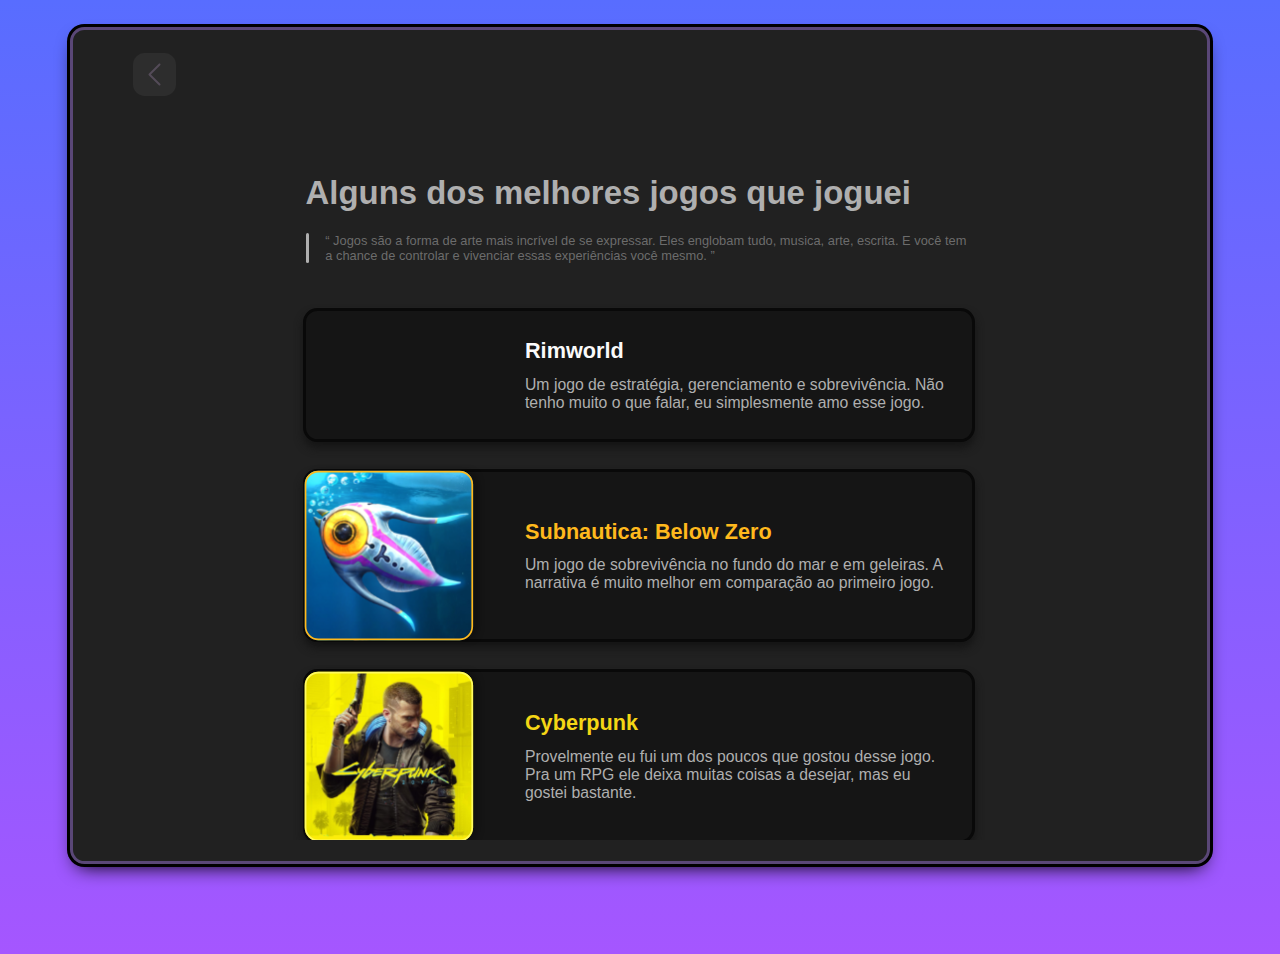
==== jogos.html @ a389d52a "Rippa implementado" ====
<!DOCTYPE html>
<html lang="pt-BR">
<head>
    <meta charset="UTF-8">
    <meta http-equiv="X-UA-Compatible" content="IE=edge">
    <meta name="viewport" content="width=device-width, initial-scale=1.0">
    <title>Bem vindo! - Vinicius Santana</title>

    <link rel="shortcut icon" href="img/favicon.png" type="image/">

    <link rel="stylesheet" href="css/style.css">
    <link rel="stylesheet" href="css/tittle-bar.css">
    <link rel="stylesheet" href="css/content-jogos.css">
    <link rel="stylesheet" href="css/mobile.css">
</head>

<body>
    <!-- TITTLE BAR -->
    <main class="window"> 
        <header class="tittle-bar">
            <nav class="flex hide">
                <div class="window-button" id="close"></div>
                <div class="window-button" id="minimize"></div>
                <div class="window-button" id="maximize"></div>
            </nav>

            <nav class="menu">
                <a href="index.html">
                    <img src="img/restore.svg" alt="">
                </a>

                <a href="index.html" class="hide">
                    <img src="img/home.svg" alt="" id="home">
                </a>

                <a href="jogos.html" class="hide">
                    <img src="img/jogos-blue.svg" alt="" id="jogos">
                </a>
            </nav>
        </header>
        <!--FIM TITTLE BAR-->

        <section class="container">
            <section id="h1-container">
                <h1 class="transition"> Alguns dos melhores jogos que joguei </h1>
            </section>

            <section id="q-container">
                <div id="quotebar"></div>

                <q cite="Rafael Lange"  class="transition">
                    Jogos são a forma de arte mais incrível de se expressar. Eles englobam tudo, musica, arte, escrita. E você tem a chance de controlar e vivenciar essas experiências você mesmo.
                </q>
            </section>

            <section class="rimworld transition">
                <img src="img/rimworld.svg" alt="" id="img-rimworld">

                <article id="text-container">
                    <h2 id="h2-rimworld"> Rimworld </h2>

                    <p id="p-rimworld">
                        Um jogo de estratégia, gerenciamento e sobrevivência. Não tenho muito o que falar, eu simplesmente amo esse jogo.
                    </p>
                </article>
            </section>

            <section class="subnautica">
                <img src="img/subnautica.svg" alt="" id="img-subnautica">

                <article id="text-container">
                    <h2 id="h2-subnautica"> Subnautica: Below Zero </h2>

                    <p id="p-subnautica">Um jogo de sobrevivência no fundo do mar e em geleiras. A narrativa é muito melhor em comparação ao primeiro jogo. </p>
                </article>
            </section>

            <section class="cyberpunk">
                <img src="img/cyberpunk.svg" alt="" id="img-cyberpunk">

                <article id="text-container">
                    <h2 id="h2-cyberpunk"> Cyberpunk</h2>

                    <p id="p-cyberpunk">
                        Provelmente eu fui um dos poucos que gostou desse jogo. Pra um RPG ele deixa muitas coisas a desejar, mas eu gostei bastante.
                    </p>
                </article>
            </section>

            <section class="ts4">
                <img src="img/ts4.svg" alt="" id="img-ts4">

                <article id="text-container">
                    <h2 id="h2-ts4"> The Sims 3 & 4 </h2>

                    <p id="p-ts4">Um dos primeiros jogos que eu joguei. Gosto principalmente do modo construção e criar famílias anormais.</p>
                </article>
            </section>

            <section class="gta">
                <img src="img/gta.svg" alt="" id="img-gta">

                <article id="text-container">
                    <h2 id="h2-gta"> GTA Online </h2>

                    <p id="p-gta">Outro jogo que fez parte da minha infância, começei a jogar a 8 anos atrás, e continuo gostando.</p>
                </article>
            </section>
        </section>
    </div>
</body>
</html>
---- css/style.css ----
* {

    padding: 0px;
    margin: 0px;
    text-decoration: none;

    background-position: center;
    background-repeat: no-repeat;
    background-size: cover;

}
::-webkit-scrollbar {

    width: 6px;
    background: rgb(21, 21, 21);
    border-radius: 99vh;

} ::-webkit-scrollbar-track {

    background: transparent;

} ::-webkit-scrollbar-thumb {

    background: #AFAFAF;
    border-radius: 99vh;

}

/* Global settings */
.flex {

    display: flex;

}
.hide {

    display: none;

}



body{

    background-image: linear-gradient(360deg, #a556ff, #586DFF);
    background-repeat: no-repeat;
    color: #AFAFAF;
    font-family: 'Ubuntu', 'Microsoft YaHei UI', 'Gill Sans MT', 'Arial';
    font-size: 3vh;
    font-weight: bolder;
    display: flex;
    justify-content: center;
    width: 100%;
    height: 100vh;
    padding: 3vh 0; /* talvez tenha que alterar para "3vh 0" */
    overflow: hidden;
    
}
/* MAIN WINDOW */
main {

    width: 89%;
    height: 93vh;
    position: relative;
    display: flex;
    
    border-radius: 1.6vh;
    border-image: url(subnautica.svg);
    box-shadow: 0 0 0 3px black;

    background: #212121;

} .window:before {
    
    pointer-events: none;
    content: "";
    margin: auto;
    position: absolute;
    left: 0px;
    right: 0px;
    z-index: -1;
    width: 100%;
    height: 93vh;

    border-radius: 1.6vh;
    box-shadow: 0px 9px 19px -6px black;

} .window::before {

    pointer-events: none;
    content: "";
    margin: auto;
    position: absolute;
    top: 0px;
    left: 0px;
    right: 0px;
    z-index: 1;
    width: calc(100% - 6px);
    height: calc(93vh - 6px);

    border-radius: 1.6vh;
    border: solid 3px #b183fa66;

}
#content-container {

    width: calc(100% - 333px); /* 333px da side-bar */
    height: 93vh;
    position: absolute;
    right: 0px;

} /* --MAIN WINDOW-- */
---- css/tittle-bar.css ----
/* TITTLE-BAR */
header{
    
    height: 11.3vh;
    background: transparent;
    display: flex;
    align-items: center;

    border-radius: 0px 1.6vh 0px 0px;

}
.menu {

    width: 89%;
    margin: auto;
    position: absolute;
    left: 0;
    right: 0;

}
.menu > a > img {

    background: #afafaf16;

    border-radius: 1.3vh;

    transition: 0.16s;
    transition-timing-function: ease-in-out;

} .menu > a > img:hover {

    background: #A789E933;

    transition: 0.3s;
    transition-timing-function: ease-in-out;

}
#home {

    width: 3.3vh;
    margin-right: 23px;
    display: none;

    border-radius: 0px;

    background: none;

}
#jogos {

    width: 4.3vh;
    display: none;

    border-radius: 0px;

    background: none;

}
---- css/content-jogos.css ----
.container {

    width: calc(100% - 3px);
    height: 79vh;
    margin-top: 11.3vh;
    font-size:calc(9px + 0.53vw);
    font-weight: lighter;
    overflow: auto;

}
#h1-container {

    width: 66%;
    min-width: 299px;
    max-width: 666px;
    margin: auto;
    margin-bottom: 2.33vh;

}
h1 {

    font-size: calc(9px + 2.66vh);
    margin-top: 5vh;

}
#q-container {

    width: 66%;
    min-width: 299px;
    max-width: 666px;
    margin: auto;
    margin-bottom: 4.99vh;
    display: flex;

}
#quotebar {

    width: 6px;
    height: auto;
    margin-right: 16px;
    border-radius: 100vh;

    background-color: #afafaf;

}
q {

    font-size: calc(9px + 0.43vh);

    color: #AFAFAF89;

}
.subnautica, .ts4, .gta, .rimworld, .cyberpunk {

    width: 66%;
    min-width: 366px;
    max-width: 666px;
    height: auto;
    max-height: 18.66vh;
    margin: auto;
    margin-bottom: 3vh;
    display: flex;
    align-items: center;
    
    background: rgb(21, 21, 21);
    border-radius: 1.6vh;
    border: solid 3px rgb(09, 09, 09);
    box-shadow: 0px 6px 9px  rgb(21, 21, 21);

}
#img-subnautica, #img-ts4, #img-gta, #img-rimworld, #img-cyberpunk {

    width: 66vw;
    max-width: 20.3vh;
    margin: 0;
    margin-left: -3px;
    margin-right: 3vh;
    float: left;

}
#text-container {

    background: none;
    padding: 3vh;
    padding-left: 1vw;

}
#h2-subnautica {

    color: #FFB91D;
    margin-bottom: 1.33vh;
    font-size:calc(9px + 0.99vw);

}
#h2-ts4 {

    color: #3E9231;
    margin-bottom: 1.33vh;
    font-size:calc(9px + 0.99vw);

}
#h2-gta {

    color: #3E9231;
    margin-bottom: 1.33vh;
    font-size:calc(9px + 0.99vw);

}
#h2-rimworld {

    color: #FAFAFA;
    margin-bottom: 1.33vh;
    font-size:calc(9px + 0.99vw);

}
#h2-cyberpunk {

    color: #F4D615;
    margin-bottom: 1.33vh;
    font-size:calc(9px + 0.99vw)

}
#p-subnautica,  #p-ts4, #p-gta, #p-rimworld, #p-cyberpunk{

    float: right;
}
.social {

    width: 4.3vh;
    border-radius: 100%;
    margin: 1.3vh;
    transition-duration: 0.3s;

} .social:hover {

    scale: 1.1;

}
.transition {

    transition-duration: 1.3s;

}
---- css/mobile.css ----
@media screen and (max-width: 866px) {

    /* MAIN */
    #nome {
        font-size: calc(9px + 4.33vw);
    }
    /* Top menu */
    .menu {

        display: flex;
        align-items: center;

    }
    #jogos {

        display: unset;

    }

    #content-container {
        
        width: 66%;
        position: relative;
        margin: auto;

    }

    /* Side Bar */
    aside {

        display: none;

    }
    /* Side Bar */
    #mobile-footer {

        display: unset;
        position: absolute;
        left: 0;
        right: 0;
        bottom: 0;
        
        font-size: 1.66vh;
        font-weight: lighter;
        text-align: center;

    }
    #social-container {

        width: 100%;
        height: auto;
        padding: 1.6vh;

    }
    .social {

        width: 3.3vh;
        margin-right: 1.6vh;
        transition-duration: 0.3s;
    
    } .social:hover {
    
        scale: 1.1;
    
    }

    /* JOGOS */
    #h1-container {

        margin-bottom: 4.33vh;

    }
    #q-container {

        margin-bottom: 9vh;

    }
    .subnautica, .ts4, .gta, .rimworld, .cyberpunk {

        width: 83%;
        min-width: 0;
        max-width: 383px;
        max-height: none;
        margin: auto;
        margin-bottom: 6vh;
        display: block;

        text-align: center;
    
    }
    #img-subnautica, #img-ts4, #img-gta, #img-rimworld, #img-cyberpunk {
    
        width: 109.2%;
        max-width: none;
        margin: auto;
        margin-top: -4vh;
        margin-left: -6px;
        margin-right: none;
        float: none;
    
    }
    #h2-subnautica, #h2-ts4, #h2-gta, #h2-rimworld, #h2-cyberpunk {

        font-size:calc(9px + 2.33vw);

    }
    #text-container {

        padding: 1vh;

    }
    #p-subnautica, #p-ts4, #p-gta, #p-rimworld, #p-cyberpunk{

        display: none;
        
    }

}
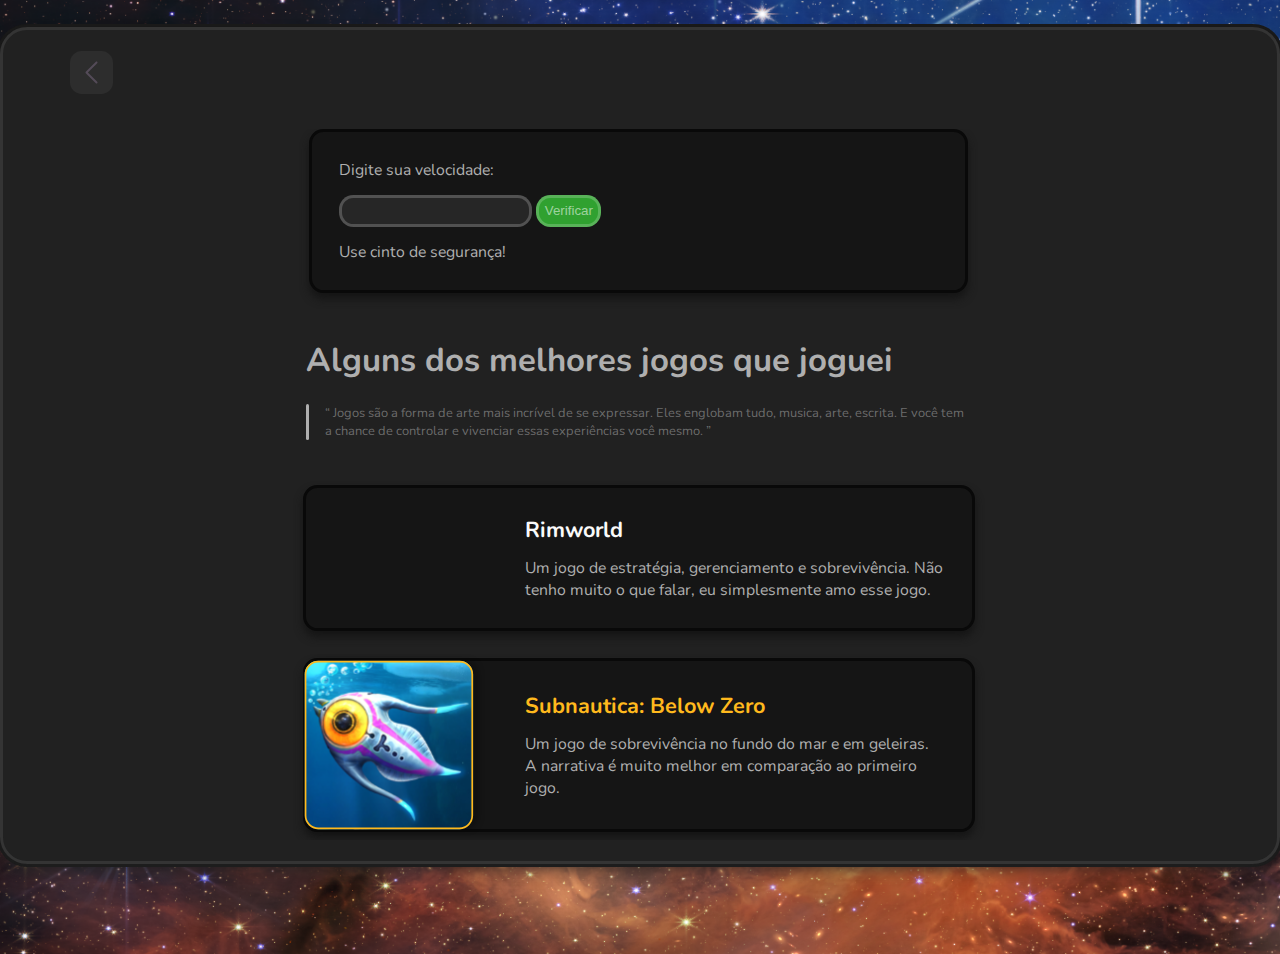
==== commit d915bf15: "ajustes" ====
--- a/jogos.html
+++ b/jogos.html
@@ -6,6 +6,10 @@
     <meta http-equiv="X-UA-Compatible" content="IE=edge">
     <meta name="viewport" content="width=device-width, initial-scale=1.0">
     <title>Bem vindo! - Vinicius Santana</title>
+
+    <link rel="preconnect" href="https://fonts.googleapis.com">
+    <link rel="preconnect" href="https://fonts.gstatic.com" crossorigin>
+    <link href="https://fonts.googleapis.com/css2?family=Nunito:wght@300;400;500;700&display=swap" rel="stylesheet">
 
     <link rel="shortcut icon" href="img/favicon.png" type="image/">
 
@@ -42,6 +46,15 @@
         <!--FIM TITTLE BAR-->
 
         <section class="container">
+            
+            <section id="input-container">
+                Digite sua velocidade:</p>
+                <input id="" type="number" name="input-velocidade">
+                <input id="input-somar" type="button" value="Verificar" name="input-verificar" onclick="calcular()">
+                <p id="p-velocidade"></p>
+                <p>Use cinto de segurança!</p>
+            </section>
+
             <section id="h1-container">
                 <h1 class="transition"> Alguns dos melhores jogos que joguei </h1>
             </section>
@@ -109,5 +122,7 @@
             </section>
         </section>
     </div>
+
+    <script src="/script/jogos.js"></script>
 </body>
 </html>--- a/css/style.css
+++ b/css/style.css
@@ -22,12 +22,17 @@
 
 } ::-webkit-scrollbar-thumb {
 
-    background: #AFAFAF;
+    background: #AFAFAF66;
     border-radius: 99vh;
 
 }
 
 /* Global settings */
+.transition {
+
+    transition-duration: 1.3s;
+
+}
 .flex {
 
     display: flex;
@@ -43,10 +48,10 @@
 
 body{
 
-    background-image: linear-gradient(360deg, #a556ff, #586DFF);
+    background-image: url(../img/webbed.png);
     background-repeat: no-repeat;
     color: #AFAFAF;
-    font-family: 'Ubuntu', 'Microsoft YaHei UI', 'Gill Sans MT', 'Arial';
+    font-family: 'Nunito', 'Ubuntu', 'Microsoft YaHei UI', 'Gill Sans MT', 'Arial';
     font-size: 3vh;
     font-weight: bolder;
     display: flex;
@@ -60,14 +65,15 @@
 /* MAIN WINDOW */
 main {
 
-    width: 89%;
+    width: 100%;
+    max-width: 1333px;
     height: 93vh;
     position: relative;
     display: flex;
     
-    border-radius: 1.6vh;
+    border-radius: 3vh;
     border-image: url(subnautica.svg);
-    box-shadow: 0 0 0 3px black;
+    box-shadow: 0 0 0 3px #191919;
 
     background: #212121;
 
@@ -83,8 +89,8 @@
     width: 100%;
     height: 93vh;
 
-    border-radius: 1.6vh;
-    box-shadow: 0px 9px 19px -6px black;
+    border-radius: 3vh;
+    box-shadow: 0px 9px 19px -6px #212121;
 
 } .window::before {
 
@@ -98,9 +104,10 @@
     z-index: 1;
     width: calc(100% - 6px);
     height: calc(93vh - 6px);
+    transition-duration: 1.3s;
 
-    border-radius: 1.6vh;
-    border: solid 3px #b183fa66;
+    border-radius: 3vh;
+    border: solid 3px #83838333;
 
 }
 #content-container {
--- a/css/content-jogos.css
+++ b/css/content-jogos.css
@@ -9,6 +9,50 @@
     overflow: auto;
 
 }
+
+#input-container {
+
+    width: calc(66% - 27vh);
+    min-width: 366px;
+    max-width: 666px;
+    height: auto;
+    max-height: 18.66vh;
+    margin: auto;
+    margin-bottom: 3vh;
+    align-items: center;
+    padding: 3vh;
+    
+    background: rgb(21, 21, 21);
+    border-radius: 1.6vh;
+    border: solid 3px rgb(09, 09, 09);
+    box-shadow: 0px 6px 9px  rgb(21, 21, 21);
+
+}
+input {
+
+    margin: 1.6vh 0px 1.6vh 0px;
+    padding: 0.6vh;
+    color: #ffffff66;
+
+    background-color: #262626;
+    border: solid 3px #ffffff33;
+    border-radius: 1.6vh;
+
+}
+#input-somar {
+
+    background-color: #43ff4399;
+    color: #ffffff89;
+    transition-duration: 0.3s;
+    transition-timing-function: ease-in-out;
+
+} #input-somar:hover {
+
+    color: #ffffff89;
+    background-color: #37cf37;
+
+}
+
 #h1-container {
 
     width: 66%;
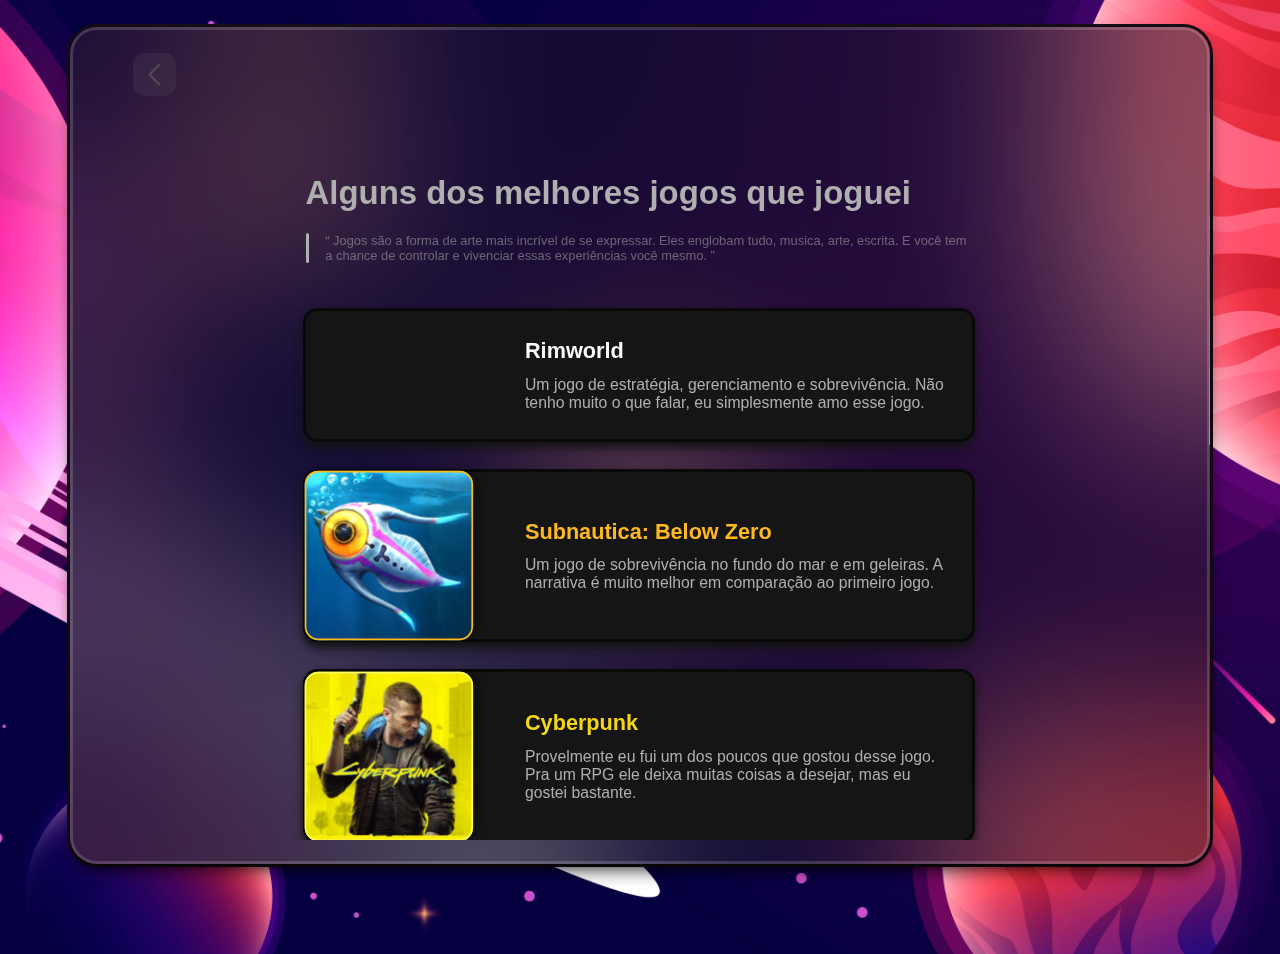
==== commit 3b6af060: "1.0" ====
--- a/jogos.html
+++ b/jogos.html
@@ -6,10 +6,6 @@
     <meta http-equiv="X-UA-Compatible" content="IE=edge">
     <meta name="viewport" content="width=device-width, initial-scale=1.0">
     <title>Bem vindo! - Vinicius Santana</title>
-
-    <link rel="preconnect" href="https://fonts.googleapis.com">
-    <link rel="preconnect" href="https://fonts.gstatic.com" crossorigin>
-    <link href="https://fonts.googleapis.com/css2?family=Nunito:wght@300;400;500;700&display=swap" rel="stylesheet">
 
     <link rel="shortcut icon" href="img/favicon.png" type="image/">
 
@@ -46,15 +42,6 @@
         <!--FIM TITTLE BAR-->
 
         <section class="container">
-            
-            <section id="input-container">
-                Digite sua velocidade:</p>
-                <input id="" type="number" name="input-velocidade">
-                <input id="input-somar" type="button" value="Verificar" name="input-verificar" onclick="calcular()">
-                <p id="p-velocidade"></p>
-                <p>Use cinto de segurança!</p>
-            </section>
-
             <section id="h1-container">
                 <h1 class="transition"> Alguns dos melhores jogos que joguei </h1>
             </section>
@@ -122,7 +109,5 @@
             </section>
         </section>
     </div>
-
-    <script src="/script/jogos.js"></script>
 </body>
 </html>--- a/css/style.css
+++ b/css/style.css
@@ -22,17 +22,12 @@
 
 } ::-webkit-scrollbar-thumb {
 
-    background: #AFAFAF66;
+    background: #AFAFAF;
     border-radius: 99vh;
 
 }
 
 /* Global settings */
-.transition {
-
-    transition-duration: 1.3s;
-
-}
 .flex {
 
     display: flex;
@@ -48,10 +43,10 @@
 
 body{
 
-    background-image: url(../img/webbed.png);
+    background-image: url(../img/unillustration.png );
     background-repeat: no-repeat;
     color: #AFAFAF;
-    font-family: 'Nunito', 'Ubuntu', 'Microsoft YaHei UI', 'Gill Sans MT', 'Arial';
+    font-family: 'Ubuntu', 'Microsoft YaHei UI', 'Gill Sans MT', 'Arial';
     font-size: 3vh;
     font-weight: bolder;
     display: flex;
@@ -65,7 +60,7 @@
 /* MAIN WINDOW */
 main {
 
-    width: 100%;
+    width: 89%;
     max-width: 1333px;
     height: 93vh;
     position: relative;
@@ -73,9 +68,10 @@
     
     border-radius: 3vh;
     border-image: url(subnautica.svg);
-    box-shadow: 0 0 0 3px #191919;
+    box-shadow: 0 0 0 3px #160d16;
 
-    background: #212121;
+    background: #16161666;
+    backdrop-filter: blur(99px);
 
 } .window:before {
     
@@ -90,7 +86,7 @@
     height: 93vh;
 
     border-radius: 3vh;
-    box-shadow: 0px 9px 19px -6px #212121;
+    box-shadow: 0px 9px 19px -6px black;
 
 } .window::before {
 
@@ -104,17 +100,20 @@
     z-index: 1;
     width: calc(100% - 6px);
     height: calc(93vh - 6px);
-    transition-duration: 1.3s;
 
     border-radius: 3vh;
-    border: solid 3px #83838333;
+    border: solid 3px rgba(255, 255, 255, 0.166);
 
 }
 #content-container {
 
     width: calc(100% - 333px); /* 333px da side-bar */
-    height: 93vh;
+    height: calc(93vh - 6px);
     position: absolute;
     right: 0px;
+    border-radius: 0vh 3vh 3vh 0vh;
+
+    border: solid 3px #00000066;
+    background-color: #212121;
 
 } /* --MAIN WINDOW-- */
--- a/css/content-jogos.css
+++ b/css/content-jogos.css
@@ -9,50 +9,6 @@
     overflow: auto;
 
 }
-
-#input-container {
-
-    width: calc(66% - 27vh);
-    min-width: 366px;
-    max-width: 666px;
-    height: auto;
-    max-height: 18.66vh;
-    margin: auto;
-    margin-bottom: 3vh;
-    align-items: center;
-    padding: 3vh;
-    
-    background: rgb(21, 21, 21);
-    border-radius: 1.6vh;
-    border: solid 3px rgb(09, 09, 09);
-    box-shadow: 0px 6px 9px  rgb(21, 21, 21);
-
-}
-input {
-
-    margin: 1.6vh 0px 1.6vh 0px;
-    padding: 0.6vh;
-    color: #ffffff66;
-
-    background-color: #262626;
-    border: solid 3px #ffffff33;
-    border-radius: 1.6vh;
-
-}
-#input-somar {
-
-    background-color: #43ff4399;
-    color: #ffffff89;
-    transition-duration: 0.3s;
-    transition-timing-function: ease-in-out;
-
-} #input-somar:hover {
-
-    color: #ffffff89;
-    background-color: #37cf37;
-
-}
-
 #h1-container {
 
     width: 66%;
